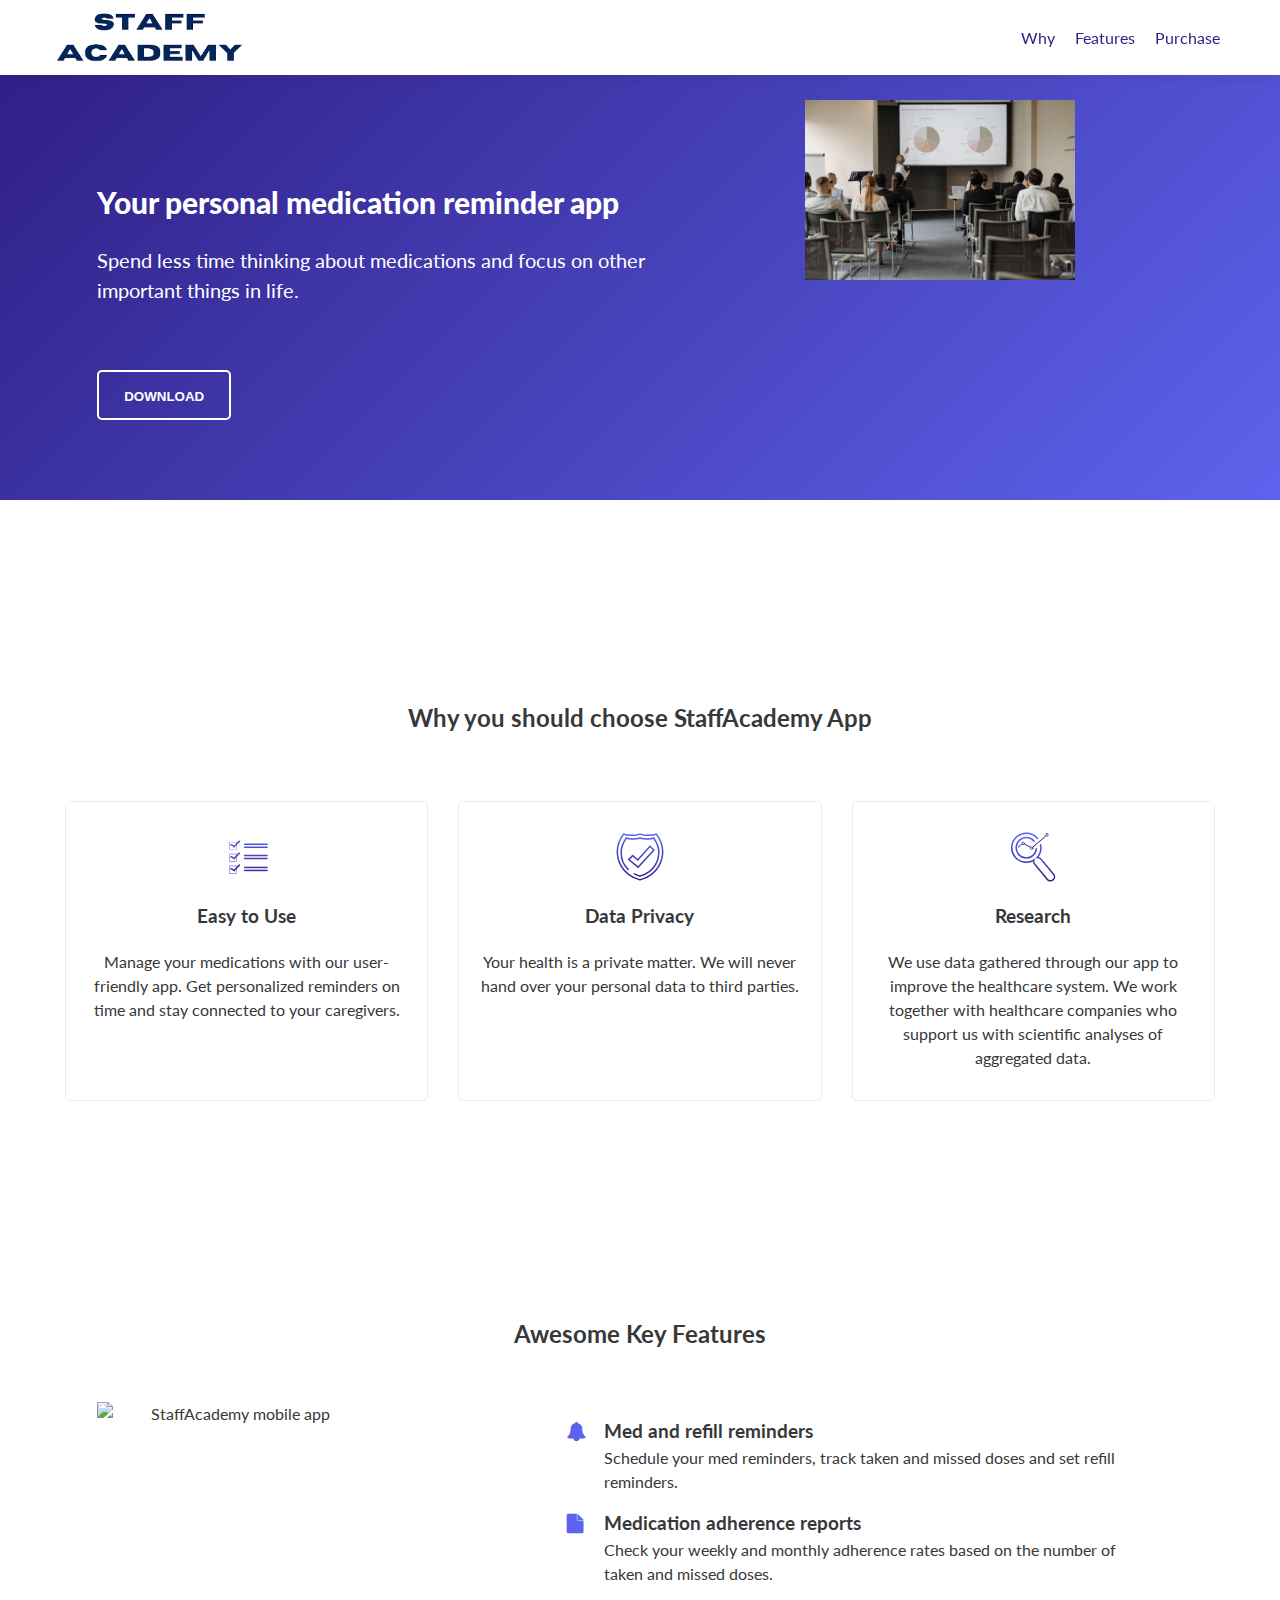
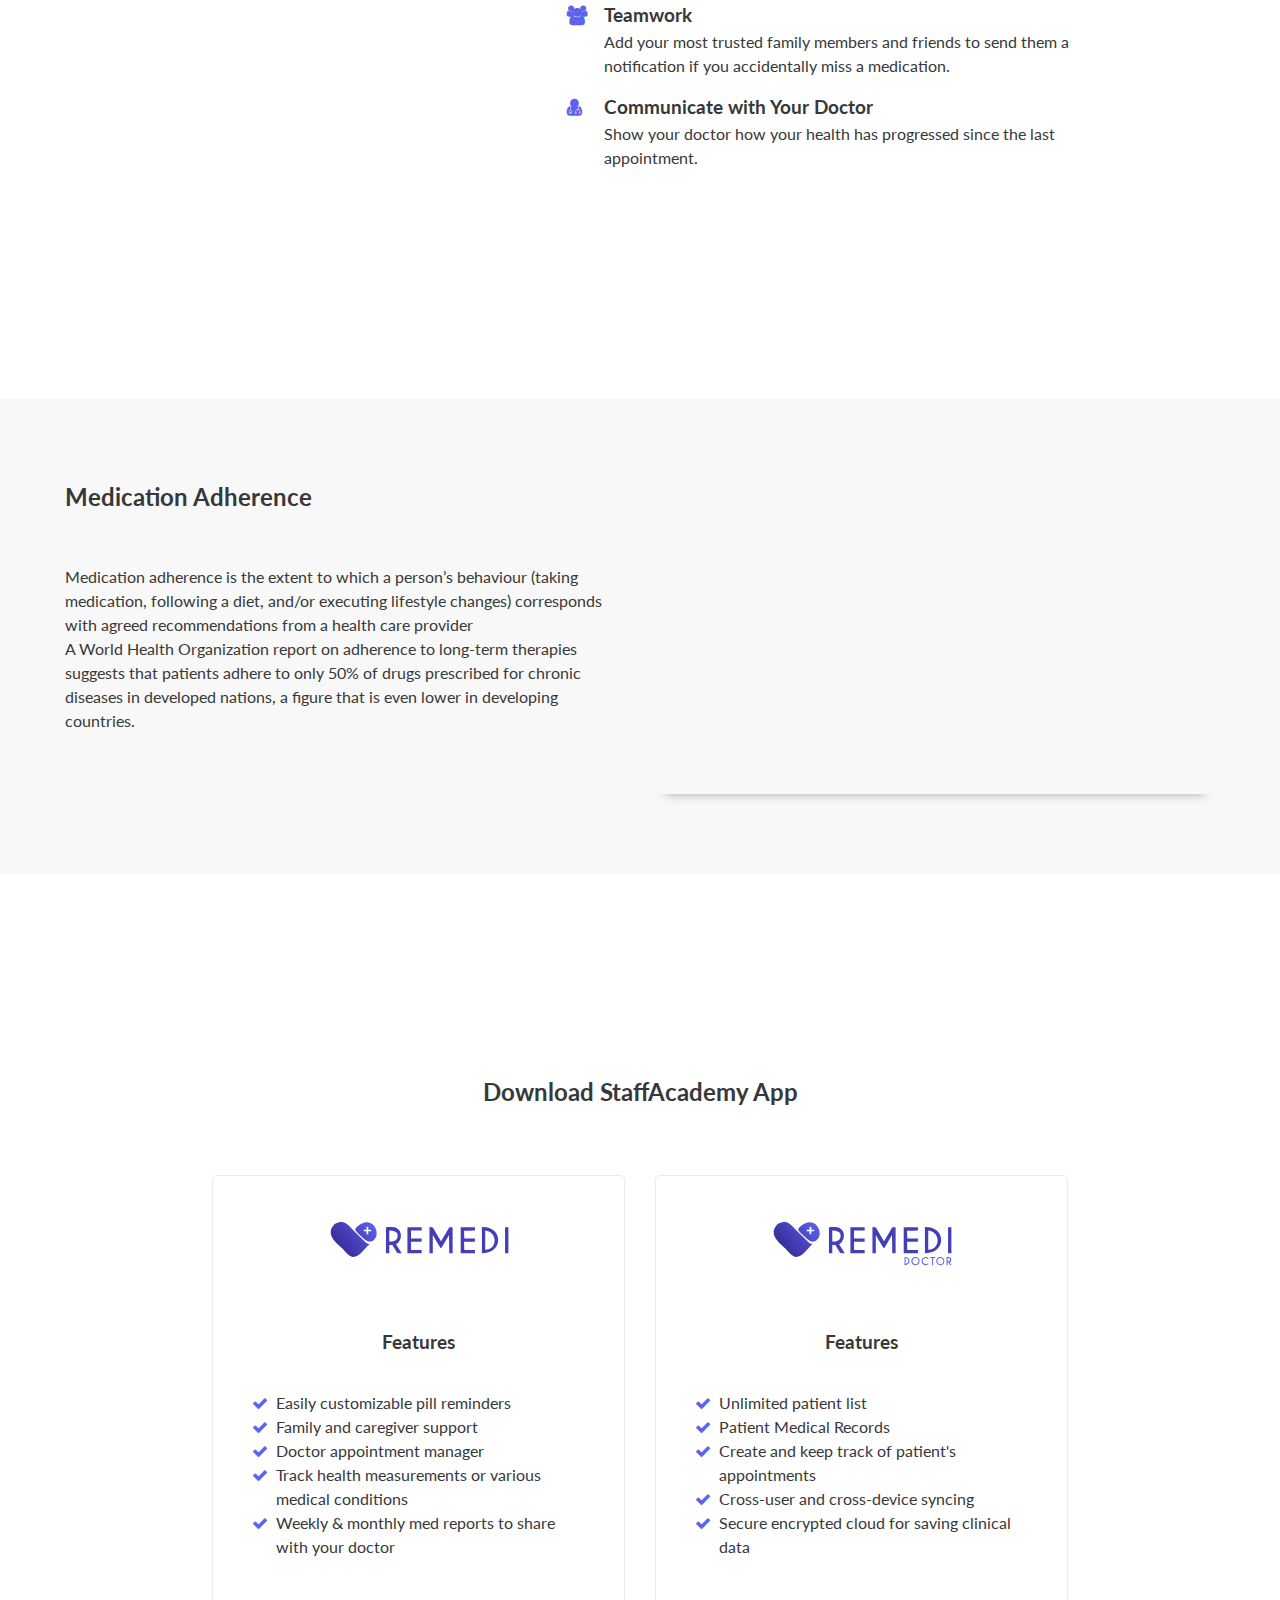
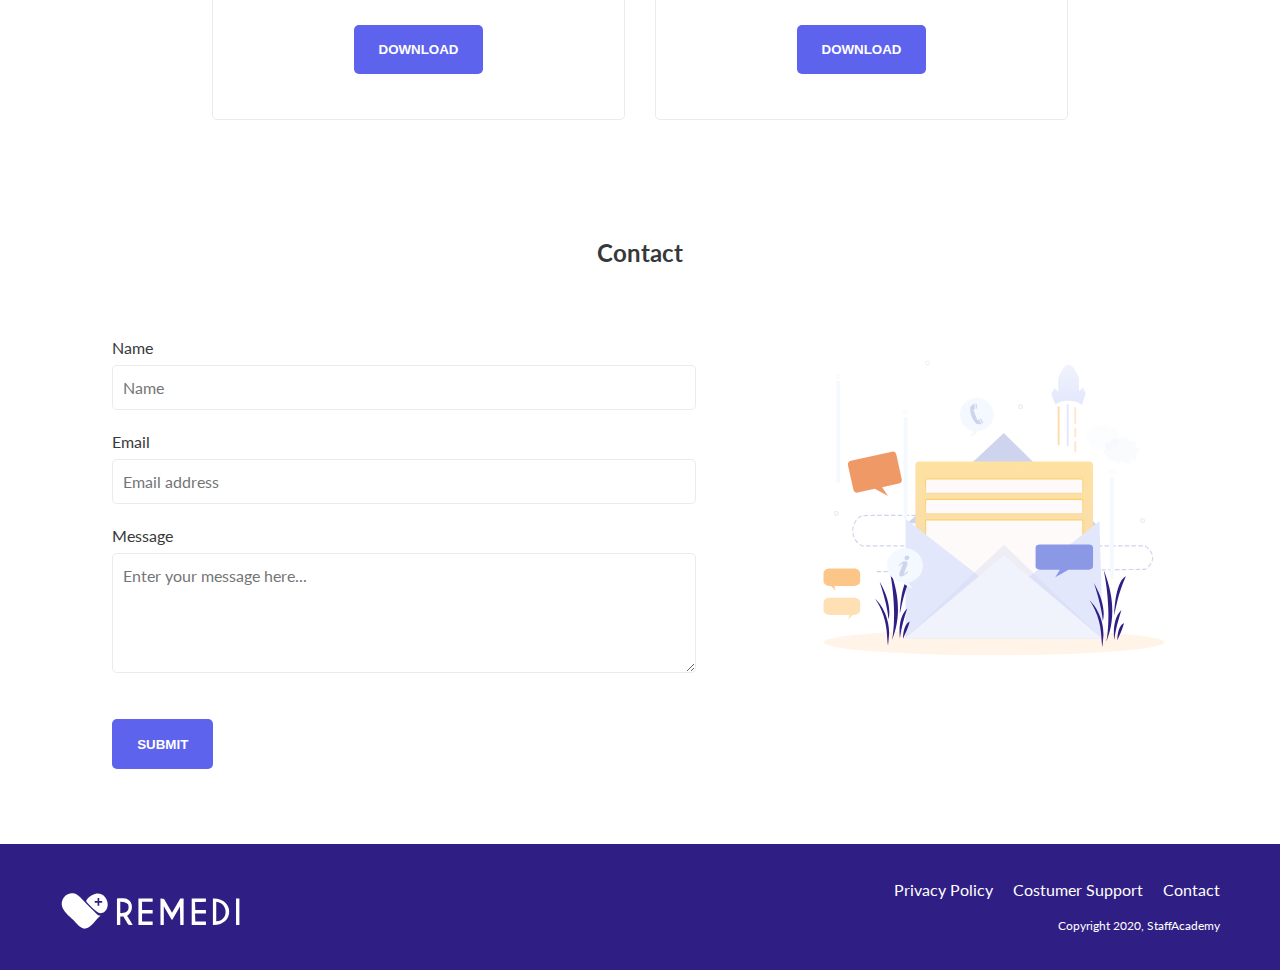
==== product-landing-page/index.html @ 23ef1dca "First working version" ====
<!DOCTYPE html>
<html lang="en">
  
<head>
  <link rel="stylesheet" type="text/css" href="style.css">
  <link rel="stylesheet" href="https://maxcdn.bootstrapcdn.com/font-awesome/4.5.0/css/font-awesome.min.css">
  <meta name="viewport" content="width=device-width, initial-scale=1">
  <meta name="description" content="project for TE course">
  <title>SA Home Page</title>
</head>

<body>

<header id="header">
  <div class="logo">
    <img class="logo-img" id="header-img" src="images/StaffAcademyHorizontal.png" alt="StaffAcademy logo" />
  </div>

  <nav id="nav-bar">
    <ul>
      <li><a class="nav-link" href="#why">Why</a></li>
      <li><a class="nav-link" href="#features">Features</a></li>
      <li><a class="nav-link" href="#download">Purchase</a></li>
    </ul>
  </nav>
</header>

<main>
  <section id="hero">
    <div class="grid">
      <div class="column-60">
        <h1>Your personal medication reminder app</h1>
        <p id="description">Spend less time thinking about medications and focus on other important things in life.</p>
        <button class="btn">Download</button>
      </div>
      <div class="column-40">
         <div class="image-div">
          <img id="hero-img" src="images/EducationExampleHorizontal.jpg" alt="StaffAcademy mobile app" width="270" height="497">
        </div>
      </div>
    </div>

  </section>

  <section id="why">
    <h2>Why you should choose StaffAcademy App</h2>
    <div class="container">
      <div class="card">
        <div class="icon">
          <img src="images/easyToUse.svg" alt="easy to use icon">
        </div>
        <div class="desc">
          <h3>Easy to Use</h3>
          <p>Manage your medications with our user-friendly app. Get personalized reminders on time and stay connected to your caregivers.
          </p>
        </div>
      </div>

      <div class="card">
        <div class="icon">
          <img src="images/dataPrivacy.svg" alt="data privacy icon">
        </div>
        <div class="desc">
          <h3>Data Privacy</h3>
          <p>Your health is a private matter. We will never hand over your personal data to third parties.
          </p>
        </div>
      </div>

      <div class="card">
        <div class="icon">
          <img src="images/research.svg" alt="data privacy icon">
        </div>
        <div class="desc">
          <h3>Research</h3>
          <p>We use data gathered through our app to improve the healthcare system. We work together with healthcare companies who support us with scientific analyses of aggregated data.
          </p>
        </div>
      </div>

    </div>
  </section>

  <section id="features">
    <h2>Awesome Key Features</h2>
    <div class="grid">
      <div class="column-40">
        <div class="image-div">
          <img src="images/StaffAcademyApp.png" alt="StaffAcademy mobile app" width="270" height="497">
        </div>
      </div>

      <div class="column-60">
        <ol>
          <li>
            <h3 id="pills">Med and refill reminders</h3>
            <p>Schedule your med reminders, track taken and missed doses and set refill reminders.</p>
          </li>
          <li>
            <h3 id="med-report">Medication adherence reports</h3>
            <p>Check your weekly and monthly adherence rates based on the number of taken and missed doses.</p>
          </li>
          <li>
            <h3 id="family">Teamwork</h3>
            <p>Add your most trusted family members and friends to send them a notification if you accidentally miss a medication.</p>
          </li>
          <li>
            <h3 id="doctor-icon">Communicate with Your Doctor</h3>
            <p>Show your doctor how your health has progressed since the last appointment.</p>
          </li>
        </ol>
      </div>

    </div>
  </section>

  <section id="info">
    <div>
      <h2>Medication Adherence</h2>
      <p>Medication adherence is the extent to which a person’s behaviour (taking medication, following a diet, and/or executing lifestyle changes) corresponds with agreed recommendations from a health care provider</p>
      <p>A World Health Organization report on adherence to long-term therapies suggests that patients adhere to only 50% of drugs prescribed for chronic diseases in developed nations, a figure that is even lower in developing countries.</p>
    </div>
    <iframe id="video" height="315" src="https://www.youtube.com/embed/jccBSbyActg?rel=0&amp;controls=0&amp;showinfo=0" allowfullscreen></iframe>
  </section>

  <section id="download">
    <h2>Download StaffAcademy App</h2>
    <div class="container">
      <div class="card" id="patient">
        <div class="product-logo">
          <img class="logo-img" src="images/logo_horizontal.svg" alt="StaffAcademy logo">
        </div>
        <div class="desc">
          <h3>Features</h3>
          <ol>
            <li>Easily customizable pill reminders</li>
            <li>Family and caregiver support</li>
            <li>Doctor appointment manager</li>
            <li>Track health measurements <f></f>or various medical conditions</li>
            <li>Weekly & monthly med reports to share with your doctor</li>
          </ol>
        </div>
        <button class="btn" onclick="location.href='../technical-documentation-page/index.html'">Download</button>
      </div>

      <div class="card" id="doctor">
        <div class="product-logo">
          <img class="logo-img" src="images/logo_doctors.svg" alt="StaffAcademy for doctors logo">
        </div>
        <div class="desc">
          <h3>Features</h3>
          <ol>
            <li>Unlimited patient list</li>
            <li>Patient Medical Records</li>
            <li>Create and keep track of patient's appointments</li>
            <li>Cross-user and cross-device syncing</li>
            <li>Secure encrypted cloud for saving clinical data</li>
          </ol>
        </div>
        <button class="btn">Download</button>
      </div>
    </div>
  </section>

  <section id="contact">
    <h2>Contact</h2>
    <div class="grid">
      <div class="column-60">
        <form id="form" action="https://www.freecodecamp.com/email-submit">
          <div class="form-group">
            <label id="name-label" for="name">Name</label>
            <input type="text" name="name" class="form-control" id="name" placeholder="Name" required />
          </div>
          <div class="form-group">
            <label id="email-label" for="email">Email</label>
            <input name="email" class="form-control" id="email" type="email" placeholder="Email address" required />
          </div>
          <div class="form-group">
            <p>Message</p>
            <textarea id="message" class="input-textarea" name="message" placeholder="Enter your message here..."></textarea>
          </div>
          <div class="form-group">
            <label id="submit-label" for="submit"></label>
            <input id="submit" type="submit" value="Submit" class="btn" />
          </div>
        </form>
      </div>

      <div class="column-40">
        <div class="image-div">
          <img src="images/contact.svg" alt="Contact icon" width="472" height="495">
        </div>
      </div>
    </div>
  </section>

  <footer>
    <div id="footer-logo">
      <img class="logo-img" src="images/logo_white.svg" alt="StaffAcademy logo" />
    </div>
    <div id="footer-info">
      <ul>
        <li><a href="#">Privacy Policy</a></li>
        <li><a href="#">Costumer Support</a></li>
        <li><a href="#">Contact</a></li>
      </ul>
      <div id="copyright">Copyright 2020, StaffAcademy</div>
    </div>
  </footer>

</main>

</body>

</html>
---- product-landing-page/style.css ----
@import "https://fonts.googleapis.com/css?family=Lato:400,700";

* {
  margin: 0;
  padding: 0;
  box-sizing: border-box;
}

html {
  font-size: 10px;
}

body {
  font-size: 1.6rem;
  line-height: 1.5;
  font-family: 'Lato', sans-serif;
  color: #37383a;
}

h1 {
  font-size: 3rem;
  font-weight: 900;
  margin: 8rem 0 2rem 0;
}

@media (max-width: 650px){
  h1 {
    font-size: 2.4rem;
  }
}

h2 {
  margin-bottom: 5rem;
}

li {
  list-style: none;
}

a {
  color: #2f1e84;
  text-decoration: none;
}

img {
  max-width: 100%;
  height: auto;
  display: block;
}

iframe {
  border: 0;
}

/* Global Classes */

.column-60 {
  float: left;
  width: 60%;
  padding: 0 4%;
}

.column-40 {
  float: left;
  padding: 0 4%;
  width: 40%;
}

.grid::after {
  content: "";
  display: table;
  clear: both;
}

@media screen and (max-width: 1000px) {
  .column-60,
  .column-40 {
    width: 100%;
    float: none;
    padding: 0;
  }
  #image-div img {
    margin: auto;
  }
}

.btn {
  text-transform: uppercase;
  font-weight: 600;
  color: #fff;
  background-color: #5d63ed;
  padding: 1.7rem 2.5rem;
  margin: 1.5rem 0;
  height: 5rem;
  border: 0;
  border-radius: 5px;
  cursor: pointer;
  outline:none;
}

.btn:hover {
  background-color: #2f1e84;
  transition: background-color 1s;
}

.logo-img {
  width: 100%;
  max-width: 200px;
}

@media (max-width: 650px) {
  .logo-img {
    margin: 0 auto;
  }
}

.container {
  display: flex;
  flex-direction: row;
  justify-content: center;
}

.card {
  display: flex;
  flex-direction: column;
  align-items: center;
  text-align: center;
  width: calc(100%  / 3);
  margin: 1.5rem;
  padding: 3rem 2rem 3rem 2rem;
  border: 1px solid rgba(55, 56, 58, 0.1);
  border-radius: 5px;
}

@media (max-width: 800px) {
  .container {
    flex-direction: column;
  }

  .card {
    width: 100%;
    margin: 1.5rem auto;
  }
}

.card:hover {
  box-shadow: 0 0 2rem -0.7rem rgba(55, 56, 58, 0.2);
  border: 1px solid #ced4ee;
}

.icon {
  width: 50px;
}

.desc > h3 {
  margin: 2rem 0 2rem 0;
}

/* Header */

header {
  padding: 0 5rem;
  width: 100%;
  position: fixed;
  top: 0;
  min-height: 75px;
  display: flex;
  justify-content: space-between;
  align-items: center;
  background-color: #fff;
  box-shadow: 0 1rem 1rem -1rem rgba(55, 56, 58, 0.2);
}

@media (max-width: 650px) {
  header {
    flex-wrap: wrap;
  }
}

@media (max-width: 650px) {
  .logo {
    margin: 15px auto;
  }
}

nav {
  font-weight: 400;
}

@media (max-width: 650px) {
  nav {
    margin: 15px auto;
    width: 100%;
    display: flex;
    flex-direction: column;
    align-items: center;
    text-align: center;
  }
  nav li {
    padding-bottom: 8px;
  }
}

nav > ul {
  display: flex;
  flex-direction: row;
  justify-content: space-around;
}

nav li {
    padding: 0px 10px 0px 10px;
}

/* Hero */

#hero {
  /*background-color: #4a4fbd;*/
  background:linear-gradient(135deg, #2f1e84 0%,#5d63ed 100% );
  color: #fff;
  height: 450px;
  margin: 5rem 0;
  padding: 5rem;
}

@media (max-width: 1000px) {
  #hero {
    height: 750px;
    margin-bottom: 2rem;
  }
}

@media (max-width: 650px) {
  #hero {
    margin-top: 120px;
    height: 900px;
  }
}

#description {
  font-size: 2rem;
  margin-bottom: 5rem;
}

#hero .btn {
  background-color: Transparent;
  border: 2px solid #fff;
}

#hero .btn:hover {
  background-color: #fff;
  transition: background-color 1s;
  color: #2f1e84;
  transition: color 1s;
}

@media (max-width: 650px) {
  #hero-img {
    margin: 2rem auto !important;
  }
}

/* Why section */

#why {
  padding: 15rem 5rem 5rem 5rem;
  text-align: center;
}

/* Features section */

#features {
  padding: 15rem 5rem 5rem 5rem;
  text-align: center;
}

#features ol {
  margin: 1.5rem 3.5rem;
}

#features ol > li {
  margin-bottom: 1.5rem;
  text-align: left;
  display: flex;
  flex-direction: column;
}

#features h3::before {
  content: "";
  font-family: FontAwesome;
  color: #5d63ed;
  display: inline-block;
  margin-left: -2em;
  width: 2em;
}

#pills::before {
  content: "\f0f3" !important;
}

#med-report::before {
  content: "\f15b" !important;
}

#family::before {
  content: "\f0c0" !important;
}

#doctor-icon::before {
  content: "\f0f0" !important;
}

/* Info section */
#info {
  margin: 5rem 0;
  padding: 8rem 6.5rem;
  background-color: #f8f8f8;
  display: flex;
  justify-content: space-between;
  align-items: center;
}

#info > div {
  width: 80%;
  padding-right: 5rem;
  align-self: flex-start;
}

@media (max-width: 1000px) {
  #info {
    flex-direction: column;
    align-items: center;
  }

  #info > div {
    width: 100%;
    padding: 0;
    margin-bottom: 3rem;
  }

  #info h2 {
    text-align: center;
  }
}

#info > iframe {
  max-width: 560px;
  width: 100%;
  border-radius: 5px;
  box-shadow: 0 1rem 1rem -1rem rgba(55, 56, 58, 0.4);
}

/* Download section */

#download {
  padding: 15rem 5rem 5rem 5rem;
  text-align: center;
}

#download .card {
  width: 35%;
  cursor: pointer;
}

@media (max-width: 800px) {
  #download .card {
    width: 100%;
    margin: 1.5rem auto;
  }
}

#download .desc {
  width: 100%;
  height: 100%;
  padding: 3.5rem;
  display: flex;
  flex-direction: column;
  align-items: center;
}

#download .btn {
  justify-self: flex-end;
}

.desc > ol {
  margin: 15px 0;
}

.desc > ol > li {
  padding-left: 8px;
  text-align: left;
}

.desc > ol > li::before {
  content: "\f00c";
  font-family: FontAwesome;
  color: #5d63ed;
  display: inline-block;
  margin-left: -1.5em;
  width: 1.5em;
}

/* Contact section */

#contact {
  padding: 5rem 5rem 4rem 5rem;
  text-align: center;
}

form {
  margin: 1.5rem;
  text-align: left;
}

label {
  display: flex;
  align-items: center;
  margin-bottom: 0.5rem;
}

.form-group {
  margin-bottom: 2rem;
}

.form-group > p {
  margin-bottom: 0.5rem;
}

.form-control {
  display: block;
  width: 100%;
  height: 4.5rem;
  padding: 1rem;
  color: #495057;
  background-color: #fff;
  border: 1px solid rgba(55, 56, 58, 0.1);
  border-radius: 5px;
  transition: border-color 0.15s ease-in-out,   box-shadow 0.15s ease-in-out;
}

.form-control:focus {
  border-color: #ced4ee;
  outline: 0;
  box-shadow: 0 0 1rem 0.2rem rgba(206, 212, 238, 0.25);
}

.input-textarea {
  min-height: 120px;
  width: 100%;
  padding: 1rem;
  resize: vertical;
  border: 1px solid rgba(55, 56, 58, 0.1);
  border-radius: 5px;
  transition: border-color 0.15s ease-in-out,   box-shadow 0.15s ease-in-out;
}

.input-textarea:focus {
  border-color: #ced4ee;
  outline: 0;
  box-shadow: 0 0 1rem 0.2rem rgba(206, 212, 238, 0.25);
}

.form-control, .input-textarea {
  margin: 0;
  font-family: inherit;
  font-size: inherit;
  line-height: inherit;
}

/* Footer */

footer {
  padding: 2.5rem 5rem;
  background-color: #2f1e84;
  color: #fff;
  display: flex;
  justify-content: space-between;
  align-items: center;
}

@media (max-width: 660px) {
  footer {
    flex-direction: column;
    align-items: center;
  }
}

#footer-logo {
  margin-top: 0.8rem;
  display: flex;
  justify-content: flex-start;
}

#footer-info > ul {
  display: flex;
  justify-content: flex-end;
}

@media (max-width: 660px) {
  #footer-info > ul {
    margin: 15px auto;
  }
}

@media (max-width: 460px) {
  #footer-info > ul {
    width: 100%;
    display: flex;
    flex-direction: column;
    align-items: center;
    text-align: center;
  }
  #footer-info > ul > li {
    padding-bottom: 10px;
  }
}

#footer-info > ul > li {
  padding: 0 10px;
}

#footer-info > ul > li > a {
  color: #fff;
}

#copyright {
  margin-top: 1.5rem;
  padding-right: 10px;
  display: flex;
  justify-content: flex-end;
  font-size: 1.2rem;
}
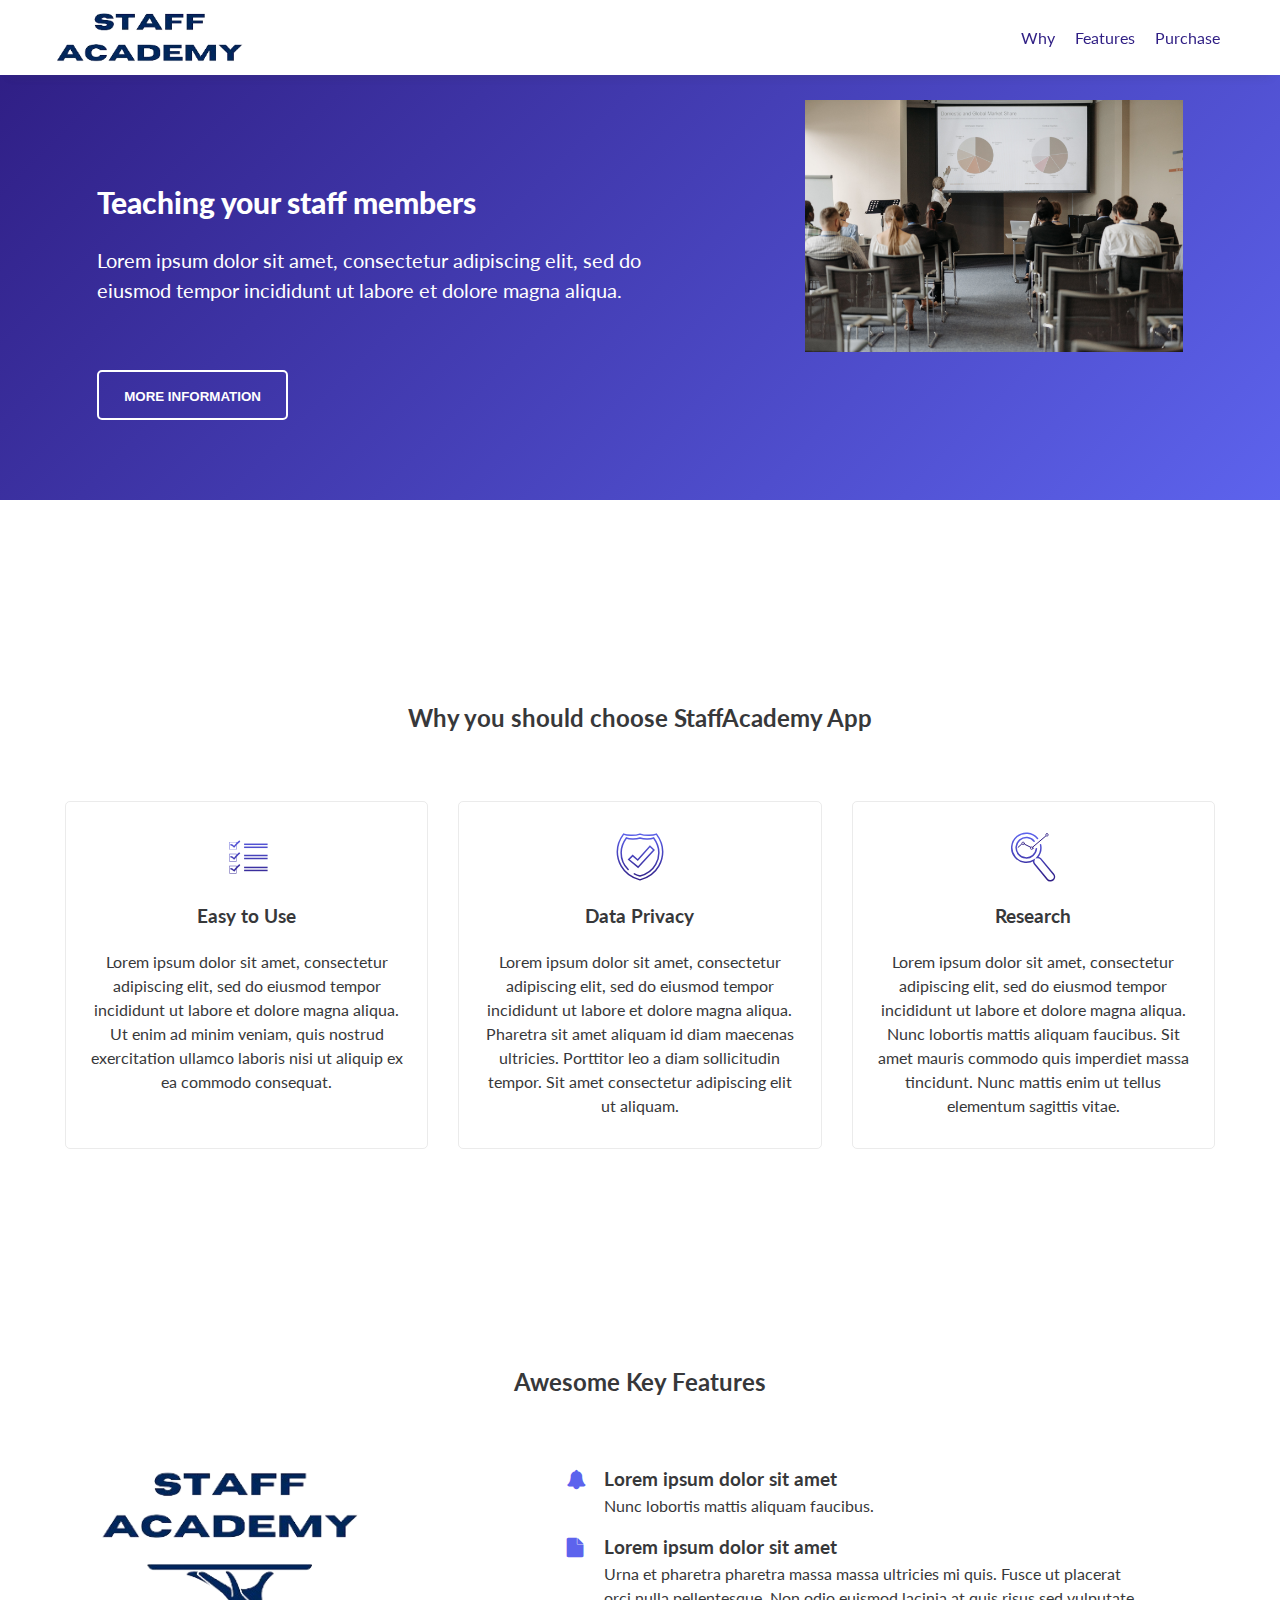
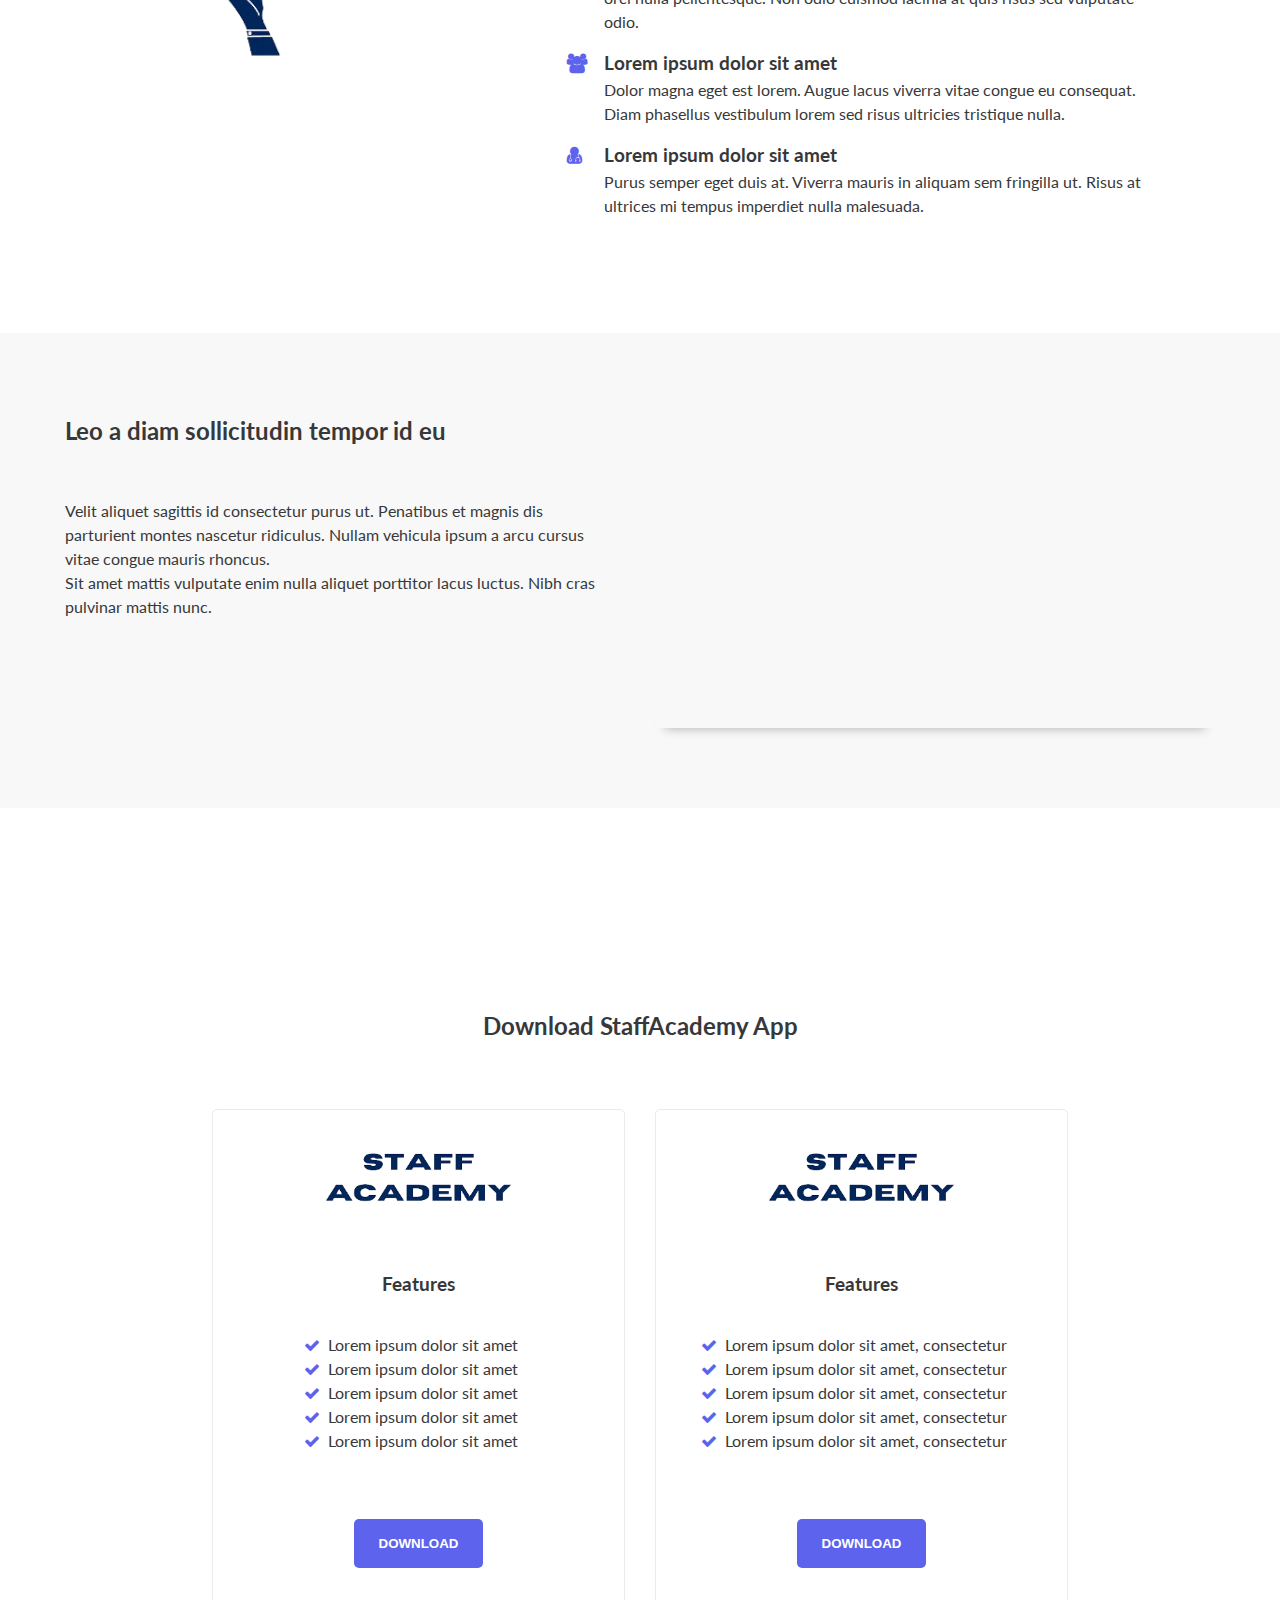
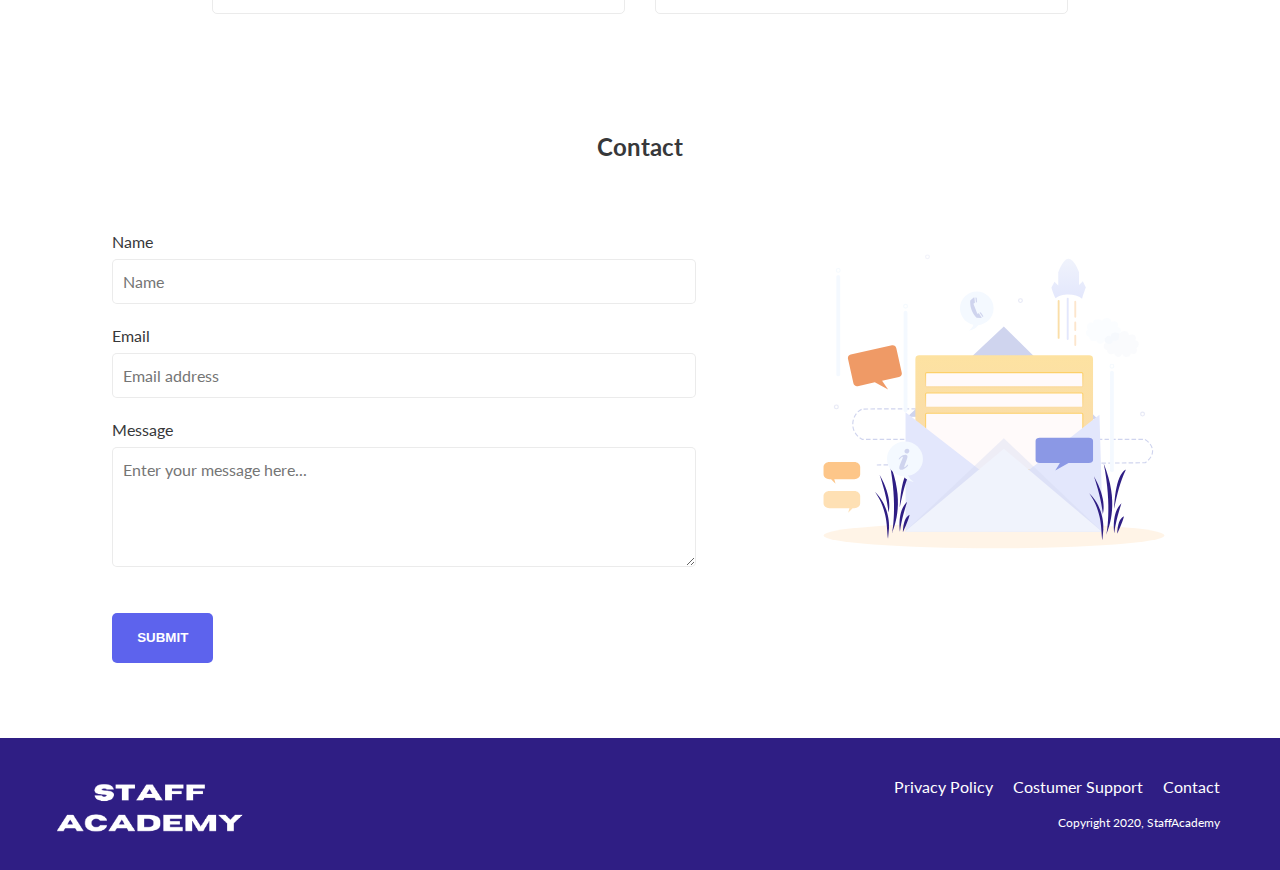
==== commit ea164ada: "Not done. Working, but without content. Need to be added bootstrap" ====
--- a/product-landing-page/index.html
+++ b/product-landing-page/index.html
@@ -5,7 +5,7 @@
   <link rel="stylesheet" type="text/css" href="style.css">
   <link rel="stylesheet" href="https://maxcdn.bootstrapcdn.com/font-awesome/4.5.0/css/font-awesome.min.css">
   <meta name="viewport" content="width=device-width, initial-scale=1">
-  <meta name="description" content="project for TE course">
+  <meta name="description" content="Home page">
   <title>SA Home Page</title>
 </head>
 
@@ -29,13 +29,13 @@
   <section id="hero">
     <div class="grid">
       <div class="column-60">
-        <h1>Your personal medication reminder app</h1>
-        <p id="description">Spend less time thinking about medications and focus on other important things in life.</p>
-        <button class="btn">Download</button>
+        <h1>Teaching your staff members</h1>
+        <p id="description">Lorem ipsum dolor sit amet, consectetur adipiscing elit, sed do eiusmod tempor incididunt ut labore et dolore magna aliqua.</p>
+        <button class="btn">More information</button>
       </div>
       <div class="column-40">
          <div class="image-div">
-          <img id="hero-img" src="images/EducationExampleHorizontal.jpg" alt="StaffAcademy mobile app" width="270" height="497">
+          <img id="hero-img" src="images/EducationExampleHorizontal.jpg" alt="StaffAcademy mobile app" >
         </div>
       </div>
     </div>
@@ -51,7 +51,7 @@
         </div>
         <div class="desc">
           <h3>Easy to Use</h3>
-          <p>Manage your medications with our user-friendly app. Get personalized reminders on time and stay connected to your caregivers.
+          <p>Lorem ipsum dolor sit amet, consectetur adipiscing elit, sed do eiusmod tempor incididunt ut labore et dolore magna aliqua. Ut enim ad minim veniam, quis nostrud exercitation ullamco laboris nisi ut aliquip ex ea commodo consequat.
           </p>
         </div>
       </div>
@@ -62,7 +62,7 @@
         </div>
         <div class="desc">
           <h3>Data Privacy</h3>
-          <p>Your health is a private matter. We will never hand over your personal data to third parties.
+          <p>Lorem ipsum dolor sit amet, consectetur adipiscing elit, sed do eiusmod tempor incididunt ut labore et dolore magna aliqua. Pharetra sit amet aliquam id diam maecenas ultricies. Porttitor leo a diam sollicitudin tempor. Sit amet consectetur adipiscing elit ut aliquam.
           </p>
         </div>
       </div>
@@ -73,7 +73,7 @@
         </div>
         <div class="desc">
           <h3>Research</h3>
-          <p>We use data gathered through our app to improve the healthcare system. We work together with healthcare companies who support us with scientific analyses of aggregated data.
+          <p>Lorem ipsum dolor sit amet, consectetur adipiscing elit, sed do eiusmod tempor incididunt ut labore et dolore magna aliqua. Nunc lobortis mattis aliquam faucibus. Sit amet mauris commodo quis imperdiet massa tincidunt. Nunc mattis enim ut tellus elementum sagittis vitae.
           </p>
         </div>
       </div>
@@ -86,27 +86,27 @@
     <div class="grid">
       <div class="column-40">
         <div class="image-div">
-          <img src="images/StaffAcademyApp.png" alt="StaffAcademy mobile app" width="270" height="497">
+          <img src="images/StaffAcademyCube.png" alt="StaffAcademy mobile app" width="270" height="497">
         </div>
       </div>
 
       <div class="column-60">
         <ol>
           <li>
-            <h3 id="pills">Med and refill reminders</h3>
-            <p>Schedule your med reminders, track taken and missed doses and set refill reminders.</p>
-          </li>
-          <li>
-            <h3 id="med-report">Medication adherence reports</h3>
-            <p>Check your weekly and monthly adherence rates based on the number of taken and missed doses.</p>
-          </li>
-          <li>
-            <h3 id="family">Teamwork</h3>
-            <p>Add your most trusted family members and friends to send them a notification if you accidentally miss a medication.</p>
-          </li>
-          <li>
-            <h3 id="doctor-icon">Communicate with Your Doctor</h3>
-            <p>Show your doctor how your health has progressed since the last appointment.</p>
+            <h3 id="pills">Lorem ipsum dolor sit amet</h3>
+            <p>Nunc lobortis mattis aliquam faucibus. </p>
+          </li>
+          <li>
+            <h3 id="med-report">Lorem ipsum dolor sit amet</h3>
+            <p>Urna et pharetra pharetra massa massa ultricies mi quis. Fusce ut placerat orci nulla pellentesque. Non odio euismod lacinia at quis risus sed vulputate odio.</p>
+          </li>
+          <li>
+            <h3 id="family">Lorem ipsum dolor sit amet</h3>
+            <p> Dolor magna eget est lorem. Augue lacus viverra vitae congue eu consequat. Diam phasellus vestibulum lorem sed risus ultricies tristique nulla. </p>
+          </li>
+          <li>
+            <h3 id="doctor-icon">Lorem ipsum dolor sit amet</h3>
+            <p>Purus semper eget duis at. Viverra mauris in aliquam sem fringilla ut. Risus at ultrices mi tempus imperdiet nulla malesuada. </p>
           </li>
         </ol>
       </div>
@@ -116,11 +116,11 @@
 
   <section id="info">
     <div>
-      <h2>Medication Adherence</h2>
-      <p>Medication adherence is the extent to which a person’s behaviour (taking medication, following a diet, and/or executing lifestyle changes) corresponds with agreed recommendations from a health care provider</p>
-      <p>A World Health Organization report on adherence to long-term therapies suggests that patients adhere to only 50% of drugs prescribed for chronic diseases in developed nations, a figure that is even lower in developing countries.</p>
-    </div>
-    <iframe id="video" height="315" src="https://www.youtube.com/embed/jccBSbyActg?rel=0&amp;controls=0&amp;showinfo=0" allowfullscreen></iframe>
+      <h2>Leo a diam sollicitudin tempor id eu</h2>
+      <p>Velit aliquet sagittis id consectetur purus ut. Penatibus et magnis dis parturient montes nascetur ridiculus. Nullam vehicula ipsum a arcu cursus vitae congue mauris rhoncus. </p>
+      <p>Sit amet mattis vulputate enim nulla aliquet porttitor lacus luctus. Nibh cras pulvinar mattis nunc. </p>
+    </div>
+    <iframe id="video" height="315" src="https://www.youtube.com/embed/WXBA4eWskrc?rel=0&amp;controls=0&amp;showinfo=0" allowfullscreen></iframe>
   </section>
 
   <section id="download">
@@ -128,16 +128,16 @@
     <div class="container">
       <div class="card" id="patient">
         <div class="product-logo">
-          <img class="logo-img" src="images/logo_horizontal.svg" alt="StaffAcademy logo">
+          <img class="logo-img" src="images/StaffAcademyHorizontal.png" alt="StaffAcademy logo">
         </div>
         <div class="desc">
           <h3>Features</h3>
           <ol>
-            <li>Easily customizable pill reminders</li>
-            <li>Family and caregiver support</li>
-            <li>Doctor appointment manager</li>
-            <li>Track health measurements <f></f>or various medical conditions</li>
-            <li>Weekly & monthly med reports to share with your doctor</li>
+            <li>Lorem ipsum dolor sit amet</li>
+            <li>Lorem ipsum dolor sit amet</li>
+            <li>Lorem ipsum dolor sit amet</li>
+            <li>Lorem ipsum dolor sit amet </li>
+            <li>Lorem ipsum dolor sit amet</li>
           </ol>
         </div>
         <button class="btn" onclick="location.href='../technical-documentation-page/index.html'">Download</button>
@@ -145,16 +145,16 @@
 
       <div class="card" id="doctor">
         <div class="product-logo">
-          <img class="logo-img" src="images/logo_doctors.svg" alt="StaffAcademy for doctors logo">
+          <img class="logo-img" src="images/StaffAcademyHorizontal.png" alt="StaffAcademy for doctors logo">
         </div>
         <div class="desc">
           <h3>Features</h3>
           <ol>
-            <li>Unlimited patient list</li>
-            <li>Patient Medical Records</li>
-            <li>Create and keep track of patient's appointments</li>
-            <li>Cross-user and cross-device syncing</li>
-            <li>Secure encrypted cloud for saving clinical data</li>
+            <li>Lorem ipsum dolor sit amet, consectetur</li>
+            <li>Lorem ipsum dolor sit amet, consectetur</li>
+            <li>Lorem ipsum dolor sit amet, consectetur</li>
+            <li>Lorem ipsum dolor sit amet, consectetur</li>
+            <li>Lorem ipsum dolor sit amet, consectetur</li>
           </ol>
         </div>
         <button class="btn">Download</button>
@@ -196,7 +196,7 @@
 
   <footer>
     <div id="footer-logo">
-      <img class="logo-img" src="images/logo_white.svg" alt="StaffAcademy logo" />
+      <img class="logo-img" src="images/StaffAcademyWhiteHorizontal.png" alt="StaffAcademy logo" />
     </div>
     <div id="footer-info">
       <ul>
